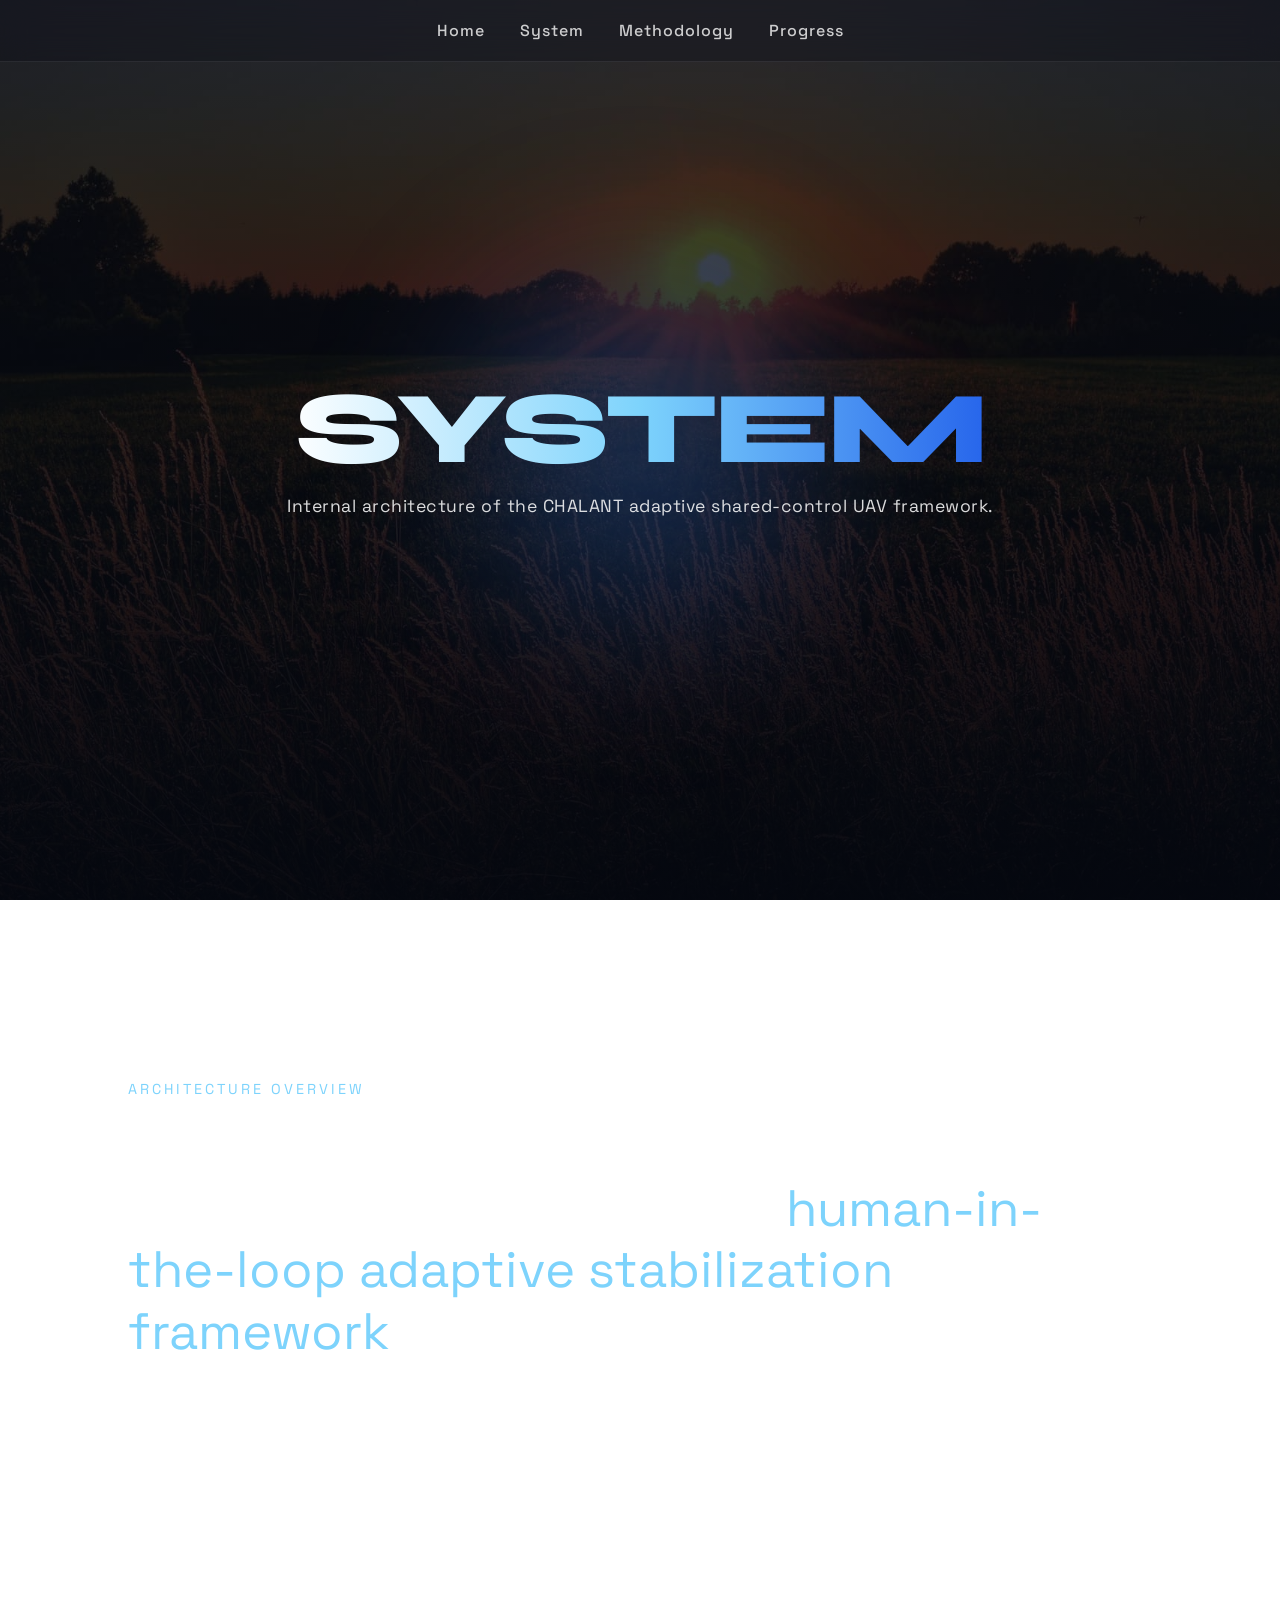
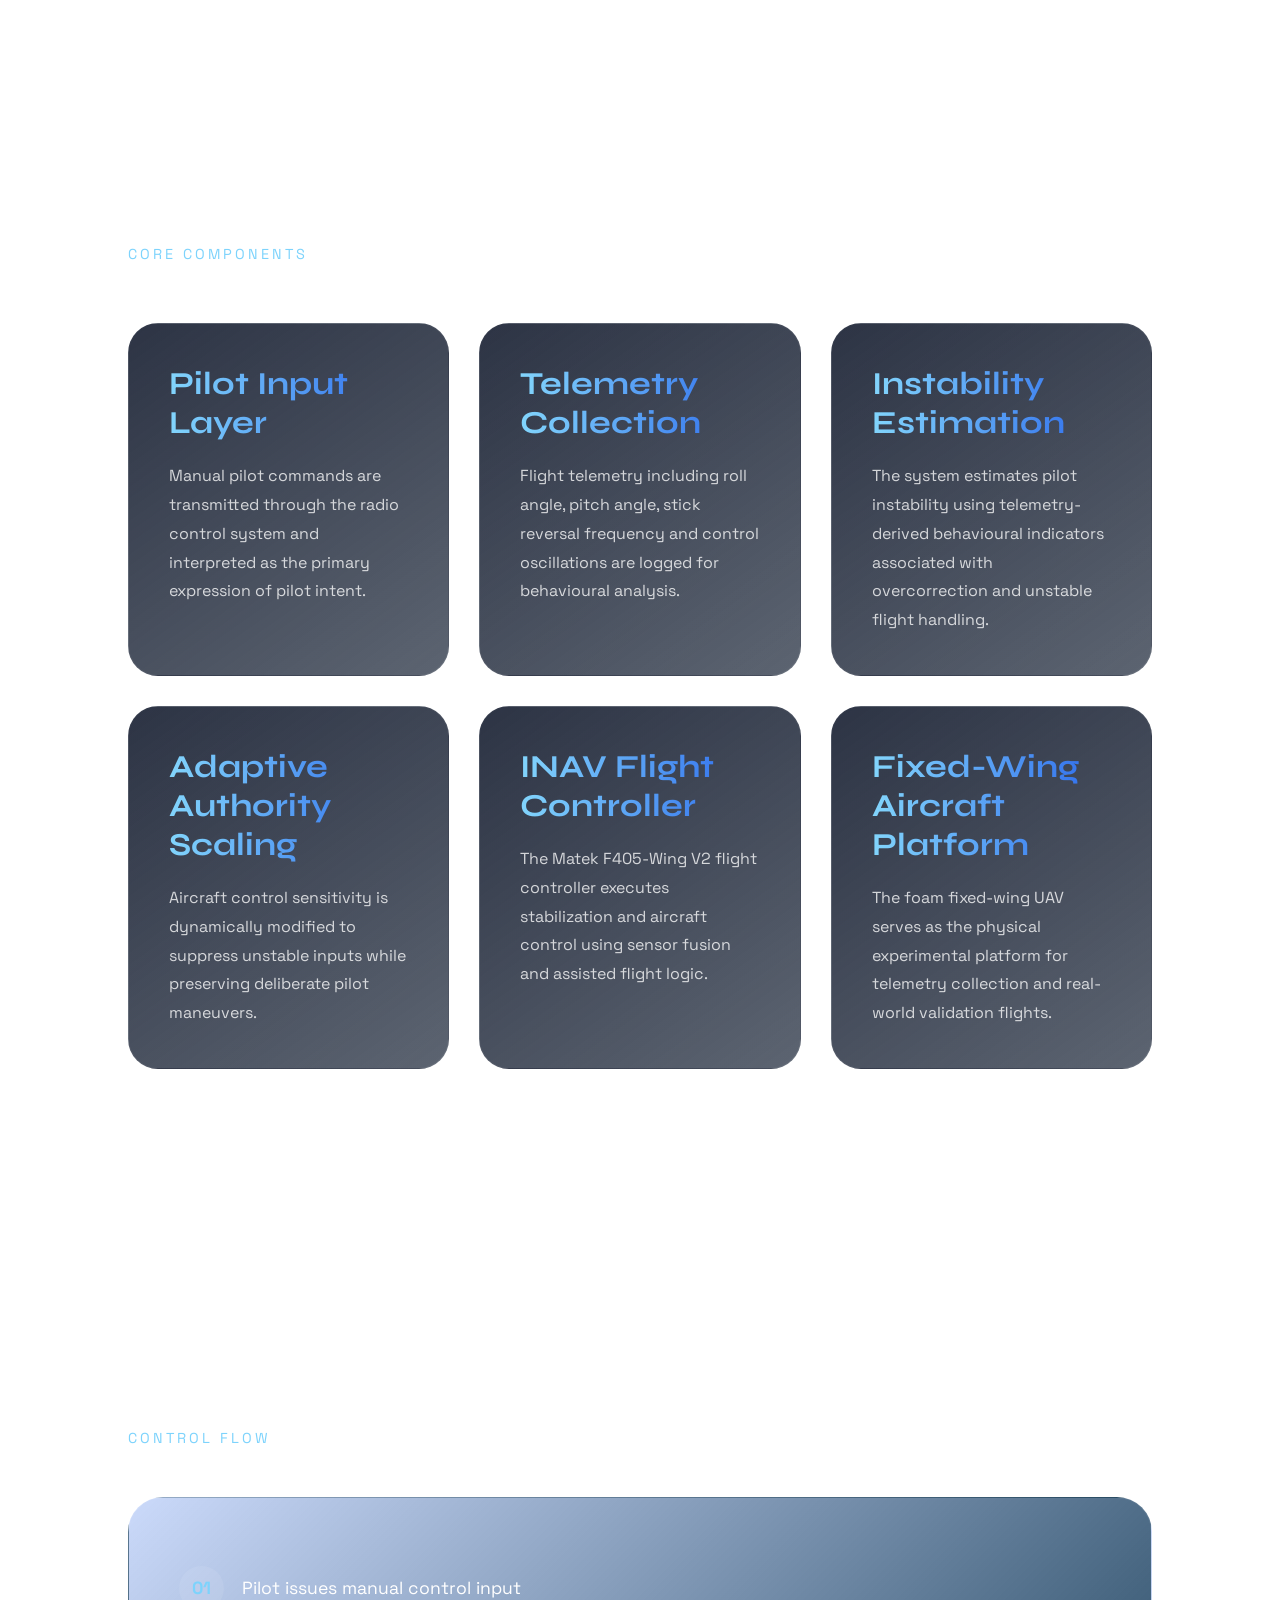
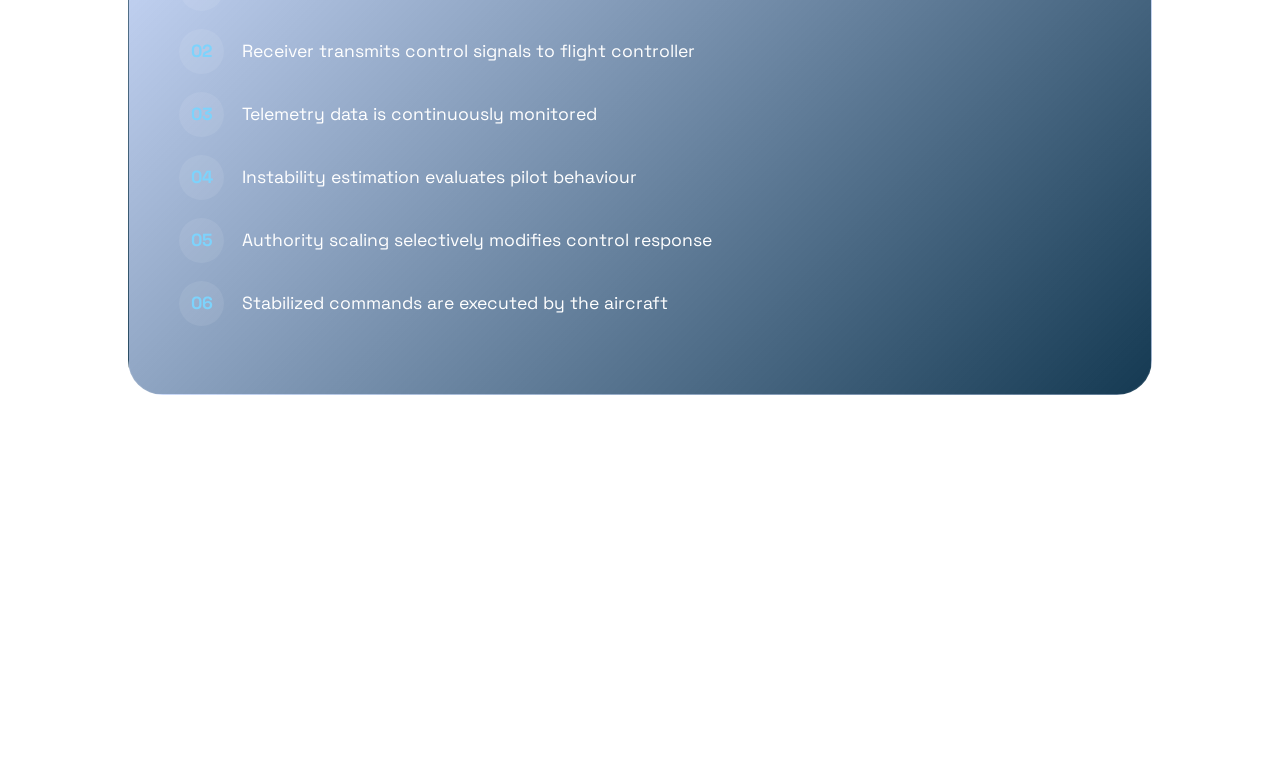
==== system.html @ cce26df7 "Create system.html" ====
<!DOCTYPE html>
<html lang="en">

<head>

    <meta charset="UTF-8">
    <meta name="viewport" content="width=device-width, initial-scale=1.0">

    <title>CHALANT | System Architecture</title>

    <link rel="stylesheet" href="styles.css">

</head>

<body class="home">

    <!-- NAVIGATION -->
    <nav>

        <a href="index.html">Home</a>
        <a href="system.html">System</a>
        <a href="methodology.html">Methodology</a>
        <a href="progress.html">Progress</a>

    </nav>


    <div class="container">

        <!-- HERO -->
        <section class="hero">

            <div class="hero-content">

                <div class="hero-title">
                    SYSTEM
                </div>

                <div class="hero-subtitle-acronym">
                    Internal architecture of the CHALANT adaptive shared-control UAV framework.
                </div>

            </div>

        </section>


        <!-- SYSTEM OVERVIEW -->
        <section class="section">

            <div class="section-title">
                Architecture Overview
            </div>

            <div class="system-highlight reveal">

                CHALANT operates using a
                <span>human-in-the-loop adaptive stabilization framework</span>
                that selectively modifies aircraft control authority based on inferred pilot instability.

            </div>

        </section>


        <!-- CORE COMPONENTS -->
        <section class="section">

            <div class="section-title">
                Core Components
            </div>

            <div class="system-grid">

                <!-- CARD -->
                <div class="system-card reveal">

                    <h2>Pilot Input Layer</h2>

                    <p>
                        Manual pilot commands are transmitted through the radio control system and interpreted as the primary expression of pilot intent.
                    </p>

                </div>


                <!-- CARD -->
                <div class="system-card reveal">

                    <h2>Telemetry Collection</h2>

                    <p>
                        Flight telemetry including roll angle, pitch angle, stick reversal frequency and control oscillations are logged for behavioural analysis.
                    </p>

                </div>


                <!-- CARD -->
                <div class="system-card reveal">

                    <h2>Instability Estimation</h2>

                    <p>
                        The system estimates pilot instability using telemetry-derived behavioural indicators associated with overcorrection and unstable flight handling.
                    </p>

                </div>


                <!-- CARD -->
                <div class="system-card reveal">

                    <h2>Adaptive Authority Scaling</h2>

                    <p>
                        Aircraft control sensitivity is dynamically modified to suppress unstable inputs while preserving deliberate pilot maneuvers.
                    </p>

                </div>


                <!-- CARD -->
                <div class="system-card reveal">

                    <h2>INAV Flight Controller</h2>

                    <p>
                        The Matek F405-Wing V2 flight controller executes stabilization and aircraft control using sensor fusion and assisted flight logic.
                    </p>

                </div>


                <!-- CARD -->
                <div class="system-card reveal">

                    <h2>Fixed-Wing Aircraft Platform</h2>

                    <p>
                        The foam fixed-wing UAV serves as the physical experimental platform for telemetry collection and real-world validation flights.
                    </p>

                </div>

            </div>

        </section>


        <!-- FLOW -->
        <section class="section">

            <div class="section-title">
                Control Flow
            </div>

            <div class="architecture-flow reveal">

                <div class="flow-step">
                    <div class="flow-number">01</div>
                    Pilot issues manual control input
                </div>

                <div class="flow-step">
                    <div class="flow-number">02</div>
                    Receiver transmits control signals to flight controller
                </div>

                <div class="flow-step">
                    <div class="flow-number">03</div>
                    Telemetry data is continuously monitored
                </div>

                <div class="flow-step">
                    <div class="flow-number">04</div>
                    Instability estimation evaluates pilot behaviour
                </div>

                <div class="flow-step">
                    <div class="flow-number">05</div>
                    Authority scaling selectively modifies control response
                </div>

                <div class="flow-step">
                    <div class="flow-number">06</div>
                    Stabilized commands are executed by the aircraft
                </div>

            </div>

        </section>


        <!-- FOOTER -->
        <section
            class="section"
            style="
                padding-top: 60px;
                padding-bottom: 100px;
            "
        >

            <div style="
                text-align: center;
                color: rgba(255,255,255,0.42);
                font-size: 0.95rem;
                line-height: 1.9;
            ">

                CHALANT · Cooperative Human–AI Learning Architecture for Novice Training

            </div>

        </section>

    </div>


    <!-- SCROLL SCRIPT -->
    <script>

        window.addEventListener("load", () => {
            setTimeout(() => {
                window.scrollTo(0, 0);
            }, 10);
        });

        const reveals = document.querySelectorAll('.reveal');

        const observer = new IntersectionObserver(entries => {

            entries.forEach(entry => {

                if (entry.isIntersecting) {
                    entry.target.classList.add('visible');
                }

            });

        }, {
            threshold: 0.15
        });

        reveals.forEach(el => observer.observe(el));

    </script>

</body>
</html>
---- styles.css ----
@import url('https://fonts.googleapis.com/css2?family=Space+Grotesk:wght@300;400;500;700&family=Syne:wght@500;700;800&display=swap');

* {
    margin: 0;
    padding: 0;
    box-sizing: border-box;
}

html {
    scroll-behavior: smooth;
}

body {
    overflow-x: hidden;
    background: #04070f;
    color: white;
    font-family: 'Space Grotesk', sans-serif;
}

body.home {
    background:
    linear-gradient(
        rgba(4, 7, 15, 0.72),
        rgba(4, 7, 15, 0.96)
    ),
    url("sunrise_background_image.jpg");

    background-size: cover;
    background-position: center;
    background-attachment: fixed;
}

/* NAVIGATION */
nav {
    position: fixed;
    top: 0;
    width: 100%;
    z-index: 1000;
    padding: 20px 50px;
    backdrop-filter: blur(14px);
    background: rgba(4, 7, 15, 0.28);
    border-bottom: 1px solid rgba(255,255,255,0.08);

    display: flex;
    justify-content: center;
    gap: 35px;
}

nav a {
    text-decoration: none;
    color: rgba(255,255,255,0.78);
    font-weight: 500;
    letter-spacing: 1px;
    transition: 0.3s ease;
}

nav a:hover {
    color: #7dd3fc;
    transform: translateY(-2px);
}

/* MAIN LAYOUT */
.container {
    width: 100%;
    overflow: hidden;
}

/* HERO SECTION */
.hero {
    min-height: 100vh;
    display: flex;
    align-items: center;
    justify-content: center;
    text-align: center;
    padding: 0 10%;
    position: relative;
}

.hero::before {
    content: "";
    position: absolute;
    width: 500px;
    height: 500px;
    background: radial-gradient(circle, rgba(59,130,246,0.35), transparent 70%);
    filter: blur(70px);
    animation: pulseGlow 6s infinite ease-in-out;
}

.hero-content {
    position: relative;
    z-index: 2;
}

.hero-title {
    font-family: 'Syne', sans-serif;
    font-size: clamp(4rem, 8vw, 8rem);
    font-weight: 800;
    line-height: 0.95;
    letter-spacing: -4px;

    background: linear-gradient(
        90deg,
        #ffffff,
        #7dd3fc,
        #2563eb
    );

    -webkit-background-clip: text;
    -webkit-text-fill-color: transparent;

    animation: heroReveal 1.4s ease;
}

.hero-subtitle {
    margin-top: 30px;
    font-size: 1.15rem;
    color: rgba(255,255,255,0.72);
    max-width: 750px;
    margin-left: auto;
    margin-right: auto;

    animation: fadeIn 2s ease;
}
.hero-subtitle-acronym {
    margin-top: 15px;
    font-size: 1.1rem;
    color: rgba(255,255,255,0.85);
    letter-spacing: 0.5px;
    line-height: 1.6;
    max-width: 800px;
    margin-left: auto;
    margin-right: auto;
    text-align: center;

    animation: fadeIn 1.6s ease;
}

.scroll-indicator {
    margin-top: 80px;
    color: rgba(255,255,255,0.5);
    font-size: 0.95rem;
    letter-spacing: 3px;
    animation: floaty 2s infinite ease-in-out;
}

/* SECTION */
.section {
    position: relative;
    padding: 180px 10%;
}

.section-title {
    font-size: 0.9rem;
    text-transform: uppercase;
    letter-spacing: 3px;
    color: #7dd3fc;
    margin-bottom: 25px;
}

.big-text {
    font-size: clamp(2.2rem, 5vw, 5rem);
    line-height: 1.05;
    font-weight: 700;
    max-width: 1100px;
}

/* FLOATING PANELS */
.panel-wrap {
    position: relative;
    display: flex;
    gap: 50px;
    overflow-x: auto;
    padding-bottom: 20px;
    scroll-snap-type: x mandatory;
}

.panel-wrap::-webkit-scrollbar {
    display: none;
}

.panel {
    min-width: 85%;
    padding: 50px;
    border-radius: 34px;
    position: relative;
    overflow: hidden;
    scroll-snap-align: center;

    border: 1px solid rgba(255,255,255,0.08);

    backdrop-filter: blur(18px);

    transform: translateY(100px) scale(0.92);
    opacity: 0;
    transition:
        transform 1s cubic-bezier(.17,.84,.44,1),
        opacity 1s ease;
}

.panel.visible {
    transform: translateY(0px) scale(1);
    opacity: 1;
}

.panel::before {
    content: "";
    position: absolute;
    inset: 0;
    background: linear-gradient(
        140deg,
        rgba(255,255,255,0.06),
        transparent
    );
    pointer-events: none;
}

.panel h2 {
    font-size: clamp(2rem, 4vw, 4rem);
    margin-bottom: 20px;
    font-family: 'Syne', sans-serif;
}

.panel p {
    font-size: 1.15rem;
    line-height: 1.8;
    color: rgba(255,255,255,0.82);
    max-width: 700px;
}

/* GRADIENT THEMES */
.blue {
    background:
        linear-gradient(135deg,
        rgba(59,130,246,0.38),
        rgba(15,23,42,0.92));

    box-shadow:
        0 0 80px rgba(59,130,246,0.12);
}

.deepblue {
    background:
        linear-gradient(135deg,
        rgba(37,99,235,0.32),
        rgba(49,46,129,0.85));

    box-shadow:
        0 0 80px rgba(99,102,241,0.12);
}

.cyan {
    background:
        linear-gradient(135deg,
        rgba(34,211,238,0.25),
        rgba(8,47,73,0.95));

    box-shadow:
        0 0 80px rgba(34,211,238,0.12);
}

/* BIG QUESTION */
.question-panel {
    position: relative;
}

.question-panel::after {
    content: "";
    position: absolute;
    width: 300px;
    height: 300px;
    right: -80px;
    top: -80px;
    background: radial-gradient(circle, rgba(34,211,238,0.22), transparent 70%);
    filter: blur(40px);
}

/* METRICS */
.metrics-grid {
    margin-top: 60px;
    display: grid;
    grid-template-columns: repeat(auto-fit, minmax(240px, 1fr));
    gap: 25px;
}

.metric-card {
    padding: 35px;
    border-radius: 28px;

    background:
        linear-gradient(
        145deg,
        rgba(15,23,42,0.92),
        rgba(30,41,59,0.75));

    border: 1px solid rgba(255,255,255,0.08);

    transform: translateY(80px);
    opacity: 0;

    transition: 0.8s ease;
}

.metric-card.visible {
    transform: translateY(0px);
    opacity: 1;
}

.metric-number {
    font-size: 3rem;
    font-family: 'Syne', sans-serif;
    margin-bottom: 15px;

    background: linear-gradient(90deg, #7dd3fc, #2563eb);
    -webkit-background-clip: text;
    -webkit-text-fill-color: transparent;
}

.metric-card h3 {
    margin-bottom: 12px;
    font-size: 1.3rem;
}

.metric-card p {
    color: rgba(255,255,255,0.7);
    line-height: 1.6;
}

/* ANIMATIONS */
@keyframes heroReveal {
    from {
        opacity: 0;
        transform: translateY(60px);
        filter: blur(10px);
    }

    to {
        opacity: 1;
        transform: translateY(0px);
        filter: blur(0px);
    }
}

@keyframes fadeIn {
    from {
        opacity: 0;
    }

    to {
        opacity: 1;
    }
}

@keyframes floaty {
    0% {
        transform: translateY(0px);
    }

    50% {
        transform: translateY(10px);
    }

    100% {
        transform: translateY(0px);
    }
}

@keyframes pulseGlow {
    0% {
        transform: scale(1);
    }

    50% {
        transform: scale(1.1);
    }

    100% {
        transform: scale(1);
    }
}
/* SYSTEM PAGE */

.system-grid {
    display: grid;
    grid-template-columns: repeat(auto-fit, minmax(320px, 1fr));
    gap: 30px;
    margin-top: 60px;
}

.system-card {
    position: relative;
    overflow: hidden;

    padding: 40px;
    border-radius: 30px;

    background:
        linear-gradient(
            145deg,
            rgba(15,23,42,0.92),
            rgba(30,41,59,0.72)
        );

    border: 1px solid rgba(255,255,255,0.08);

    transform: translateY(80px);
    opacity: 0;

    transition:
        transform 0.9s cubic-bezier(.17,.84,.44,1),
        opacity 0.9s ease;
}

.system-card.visible {
    transform: translateY(0px);
    opacity: 1;
}

.system-card::before {
    content: "";
    position: absolute;
    inset: 0;

    background:
        linear-gradient(
            140deg,
            rgba(255,255,255,0.05),
            transparent
        );

    pointer-events: none;
}

.system-card h2 {
    font-family: 'Syne', sans-serif;
    font-size: 2rem;
    margin-bottom: 20px;

    background: linear-gradient(90deg, #7dd3fc, #2563eb);
    -webkit-background-clip: text;
    -webkit-text-fill-color: transparent;
}

.system-card p {
    line-height: 1.8;
    color: rgba(255,255,255,0.78);
}

.architecture-flow {
    margin-top: 50px;

    padding: 50px;
    border-radius: 35px;

    background:
        linear-gradient(
            135deg,
            rgba(37,99,235,0.24),
            rgba(8,47,73,0.95)
        );

    border: 1px solid rgba(255,255,255,0.08);

    font-size: 1.1rem;
    line-height: 2.3;

    overflow-x: auto;

    transform: translateY(80px);
    opacity: 0;

    transition: 1s ease;
}

.architecture-flow.visible {
    transform: translateY(0px);
    opacity: 1;
}

.flow-step {
    display: flex;
    align-items: center;
    gap: 18px;

    margin: 18px 0;
}

.flow-number {
    width: 45px;
    height: 45px;

    border-radius: 50%;

    background: rgba(255,255,255,0.08);

    display: flex;
    align-items: center;
    justify-content: center;

    font-weight: bold;
    color: #7dd3fc;

    flex-shrink: 0;
}

.system-highlight {
    margin-top: 80px;

    font-size: clamp(1.8rem, 4vw, 3.5rem);
    line-height: 1.2;

    max-width: 1000px;

    color: rgba(255,255,255,0.92);
}

.system-highlight span {
    color: #7dd3fc;
}

/* MOBILE */
@media (max-width: 768px) {

    nav {
        gap: 18px;
        padding: 15px;
        font-size: 0.9rem;
    }

    .hero-title {
        letter-spacing: -2px;
    }

    .panel {
        min-width: 100%;
        padding: 35px;
    }

    .section {
        padding: 120px 7%;
    }
}
```

---

# index.html

```html
<!DOCTYPE html>
<html>
<head>
    <title>Adaptive UAV IRP</title>
    <link rel="stylesheet" href="styles.css">
</head>

<body class="home">

<nav>
    <a href="index.html">Home</a>
    <a href="system.html">System</a>
    <a href="methodology.html">Methodology</a>
    <a href="progress.html">Progress</a>
</nav>

<div class="container">

    <!-- HERO -->
    <section class="hero">

        <div class="hero-content">

            <div class="hero-title">
                Adaptive Shared<br>
                Control Framework<br>
                for Fixed-wing UAVs
            </div>

            <div class="hero-subtitle">
                A telemetry-driven autonomous assistance framework investigating adaptive authority scaling for novice fixed-wing UAV pilots using real-world flight data.
            </div>

            <div class="scroll-indicator">
                SCROLL ↓
            </div>

        </div>

    </section>


    <!-- DESCRIPTION + OBJECTIVE -->
    <section class="section">

        <div class="section-title">
            Project Foundation
        </div>

        <div class="panel-wrap">

            <div class="panel blue reveal">
                <h2>Description</h2>

                <p>
                    A telemetry-driven system investigating adaptive control authority scaling for novice fixed-wing UAV pilots using real-world flight data.
                </p>
            </div>


            <div class="panel deepblue reveal">
                <h2>Objective</h2>

                <p>
                    To reduce crash rate and improve flight stability during early-stage RC aircraft training by dynamically adjusting control sensitivity based on pilot behaviour.
                </p>
            </div>

        </div>

    </section>


    <!-- BIG QUESTION -->
    <section class="section">

        <div class="section-title">
            The Big Question
        </div>

        <div class="panel cyan question-panel reveal">

            <div class="big-text">
                How effectively can pilot instability be inferred from low-cost UAV telemetry and used to improve flight stability while preserving pilot intent in novice-operated flights?
            </div>

        </div>

    </section>


    <!-- METRICS -->
    <section class="section">

        <div class="section-title">
            Parameters of Success
        </div>

        <div class="metrics-grid">

            <div class="metric-card reveal">
                <div class="metric-number">01</div>
                <h3>Crash Reduction</h3>
                <p>
                    Measuring whether adaptive authority scaling decreases novice pilot crash frequency.
                </p>
            </div>

            <div class="metric-card reveal">
                <div class="metric-number">02</div>
                <h3>Oscillation Control</h3>
                <p>
                    Quantifying reduction in excessive roll and pitch oscillations during manual flight.
                </p>
            </div>

            <div class="metric-card reveal">
                <div class="metric-number">03</div>
                <h3>Intent Preservation</h3>
                <p>
                    Evaluating whether AI-assisted control still preserves intended aircraft maneuvers.
                </p>
            </div>

            <div class="metric-card reveal">
                <div class="metric-number">04</div>
                <h3>Control Stability</h3>
                <p>
                    Measuring reduction in unstable control reversals and pilot overcorrection behaviour.
                </p>
            </div>

        </div>

    </section>

</div>


<script>
window.addEventListener("load", () => {
    setTimeout(() => {
        window.scrollTo(0, 0);
    }, 10);
});

const reveals = document.querySelectorAll('.reveal');

const observer = new IntersectionObserver(entries => {

    entries.forEach(entry => {

        if(entry.isIntersecting) {
            entry.target.classList.add('visible');
        }

    });

}, {
    threshold: 0.15
});

reveals.forEach(el => observer.observe(el));

</script>

</body>
</html>
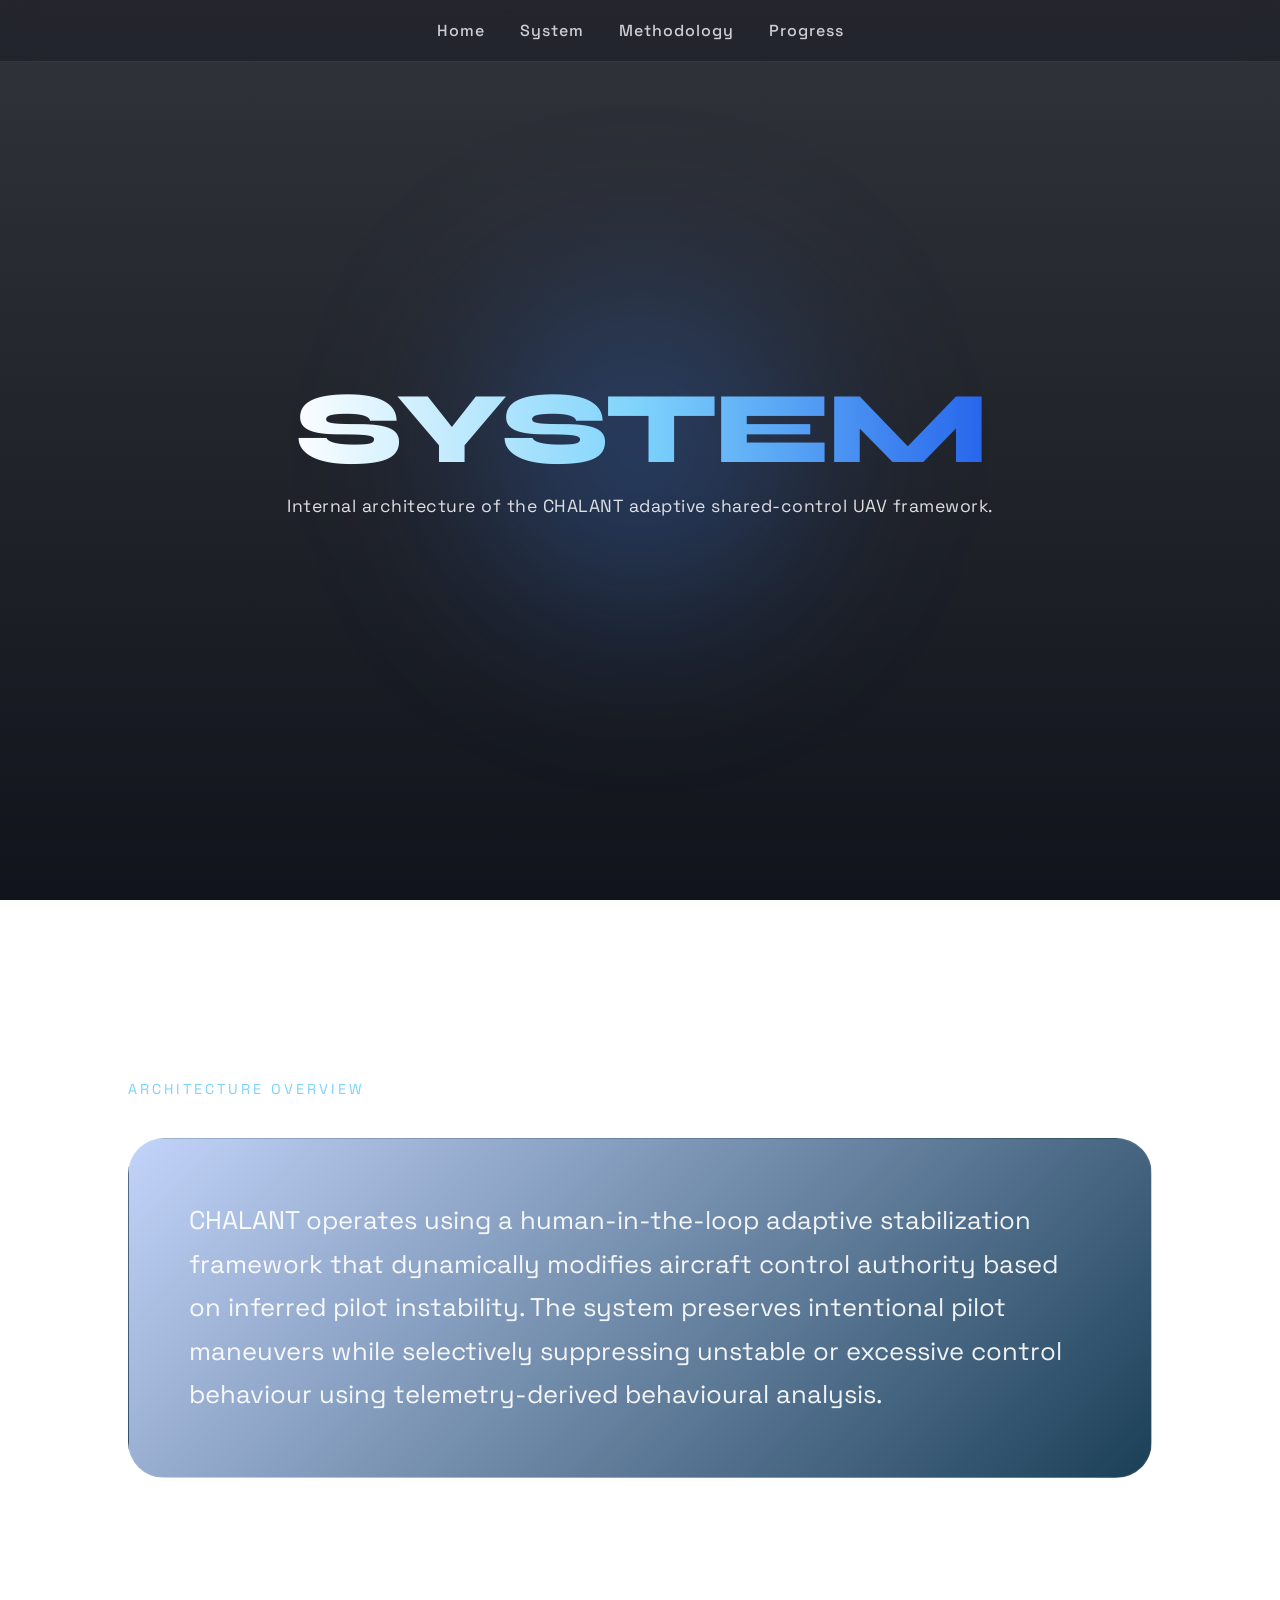
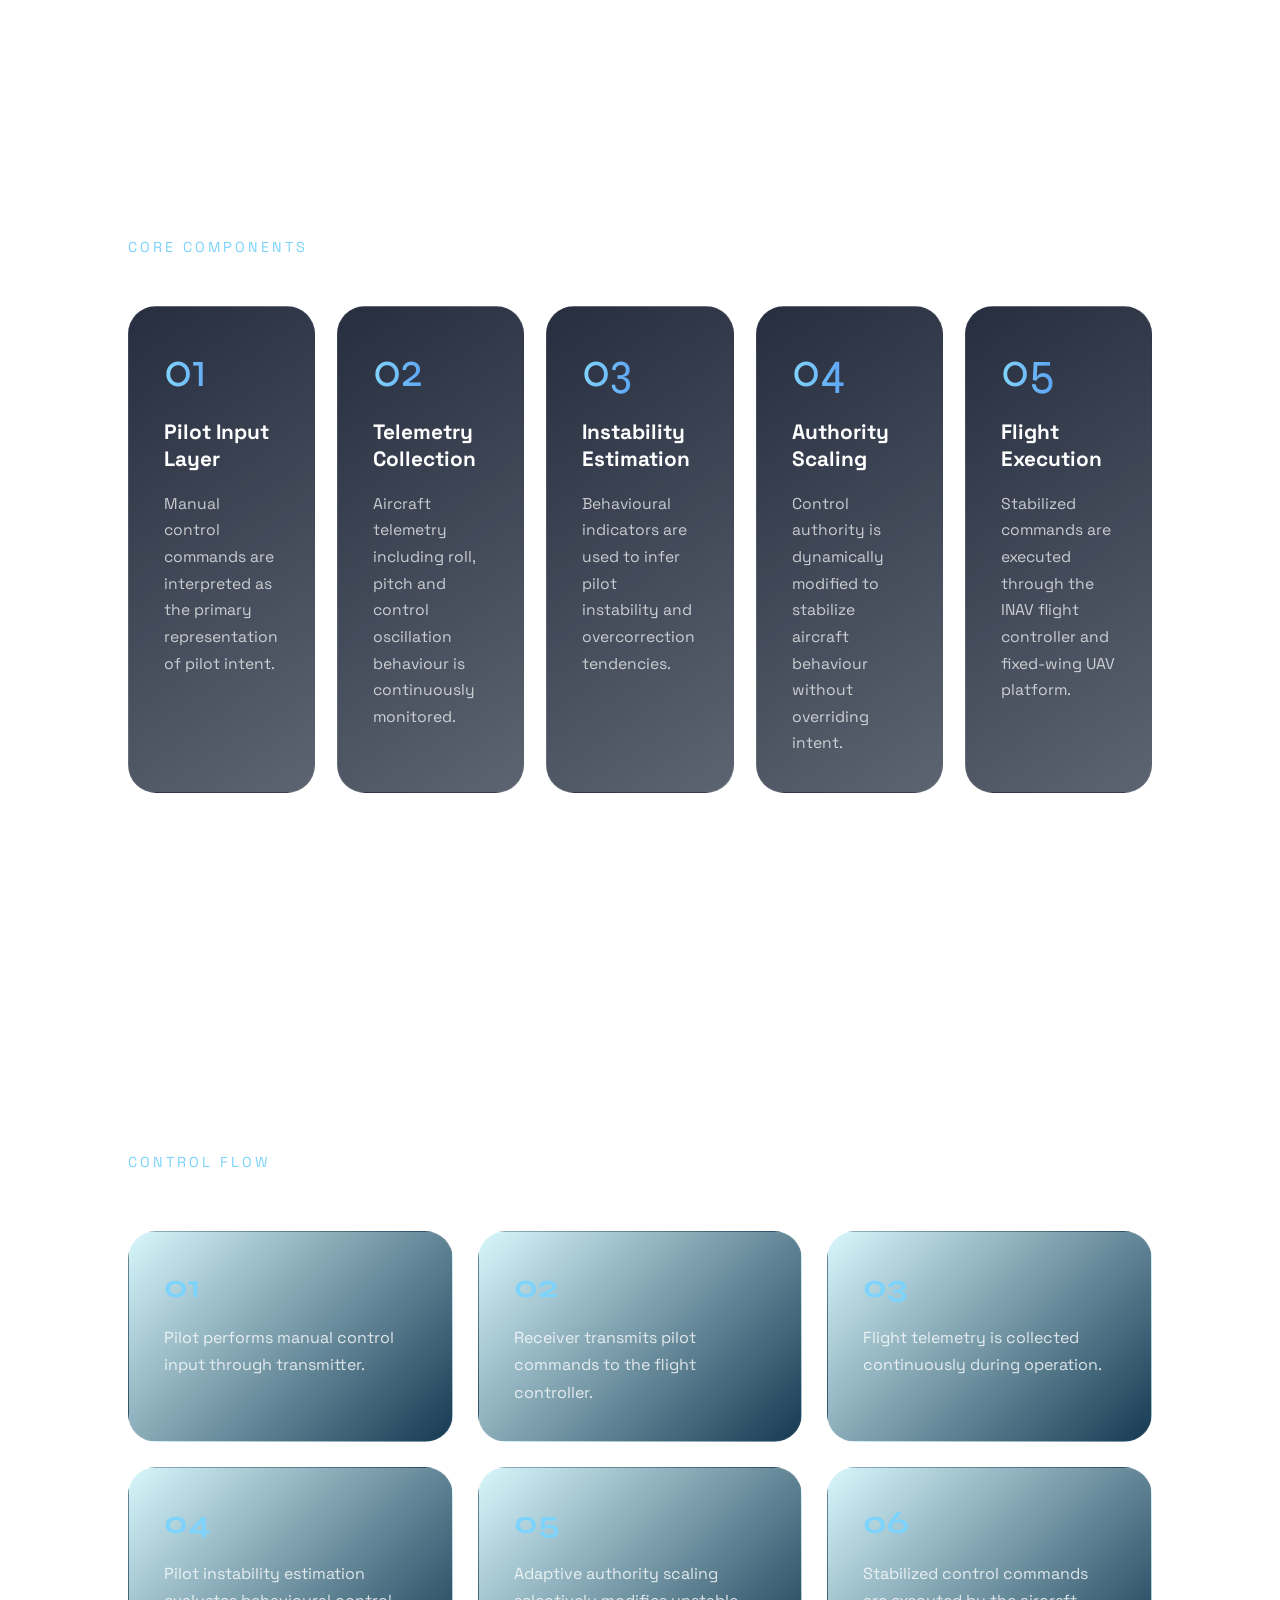
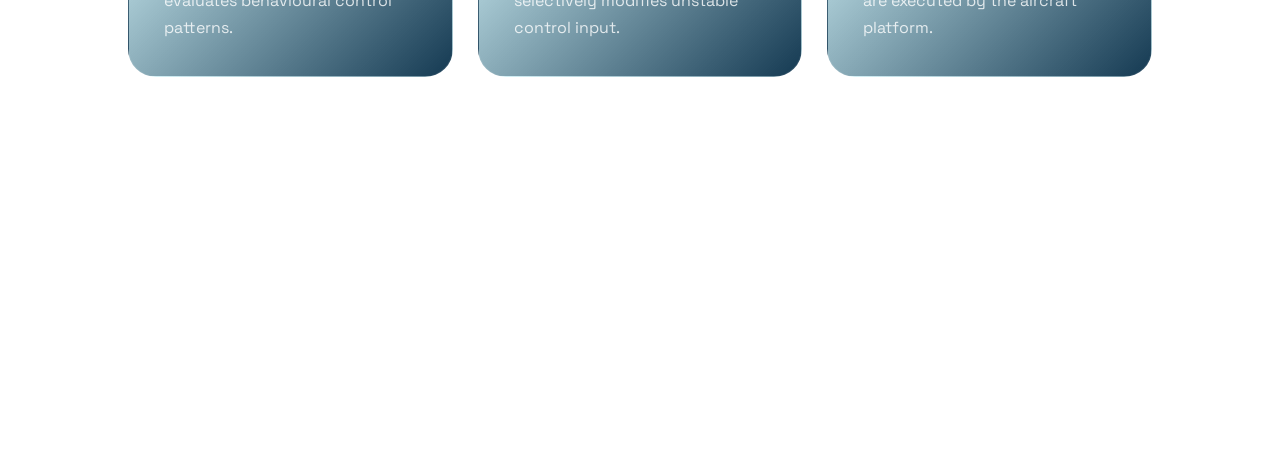
==== commit 242a2f97: "Update system.html" ====
--- a/system.html
+++ b/system.html
@@ -6,15 +6,15 @@
     <meta charset="UTF-8">
     <meta name="viewport" content="width=device-width, initial-scale=1.0">
 
-    <title>CHALANT | System Architecture</title>
+    <title>CHALANT | System</title>
 
     <link rel="stylesheet" href="styles.css">
 
 </head>
 
-<body class="home">
-
-    <!-- NAVIGATION -->
+<body class="system-page">
+
+    <!-- NAV -->
     <nav>
 
         <a href="index.html">Home</a>
@@ -45,146 +45,174 @@
         </section>
 
 
-        <!-- SYSTEM OVERVIEW -->
+        <!-- OVERVIEW -->
         <section class="section">
 
             <div class="section-title">
                 Architecture Overview
             </div>
 
-            <div class="system-highlight reveal">
-
-                CHALANT operates using a
-                <span>human-in-the-loop adaptive stabilization framework</span>
-                that selectively modifies aircraft control authority based on inferred pilot instability.
-
-            </div>
-
-        </section>
-
-
-        <!-- CORE COMPONENTS -->
+            <div class="overview-box reveal">
+
+                <p>
+                    CHALANT operates using a human-in-the-loop adaptive stabilization framework that dynamically modifies aircraft control authority based on inferred pilot instability. The system preserves intentional pilot maneuvers while selectively suppressing unstable or excessive control behaviour using telemetry-derived behavioural analysis.
+                </p>
+
+            </div>
+
+        </section>
+
+
+        <!-- COMPONENTS -->
         <section class="section">
 
             <div class="section-title">
                 Core Components
             </div>
 
-            <div class="system-grid">
-
-                <!-- CARD -->
-                <div class="system-card reveal">
+            <div class="component-grid">
+
+                <div class="component-card reveal">
+
+                    <div class="component-number">01</div>
 
                     <h2>Pilot Input Layer</h2>
 
                     <p>
-                        Manual pilot commands are transmitted through the radio control system and interpreted as the primary expression of pilot intent.
-                    </p>
-
-                </div>
-
-
-                <!-- CARD -->
-                <div class="system-card reveal">
+                        Manual control commands are interpreted as the primary representation of pilot intent.
+                    </p>
+
+                </div>
+
+
+                <div class="component-card reveal">
+
+                    <div class="component-number">02</div>
 
                     <h2>Telemetry Collection</h2>
 
                     <p>
-                        Flight telemetry including roll angle, pitch angle, stick reversal frequency and control oscillations are logged for behavioural analysis.
-                    </p>
-
-                </div>
-
-
-                <!-- CARD -->
-                <div class="system-card reveal">
+                        Aircraft telemetry including roll, pitch and control oscillation behaviour is continuously monitored.
+                    </p>
+
+                </div>
+
+
+                <div class="component-card reveal">
+
+                    <div class="component-number">03</div>
 
                     <h2>Instability Estimation</h2>
 
                     <p>
-                        The system estimates pilot instability using telemetry-derived behavioural indicators associated with overcorrection and unstable flight handling.
-                    </p>
-
-                </div>
-
-
-                <!-- CARD -->
-                <div class="system-card reveal">
-
-                    <h2>Adaptive Authority Scaling</h2>
-
-                    <p>
-                        Aircraft control sensitivity is dynamically modified to suppress unstable inputs while preserving deliberate pilot maneuvers.
-                    </p>
-
-                </div>
-
-
-                <!-- CARD -->
-                <div class="system-card reveal">
-
-                    <h2>INAV Flight Controller</h2>
-
-                    <p>
-                        The Matek F405-Wing V2 flight controller executes stabilization and aircraft control using sensor fusion and assisted flight logic.
-                    </p>
-
-                </div>
-
-
-                <!-- CARD -->
-                <div class="system-card reveal">
-
-                    <h2>Fixed-Wing Aircraft Platform</h2>
-
-                    <p>
-                        The foam fixed-wing UAV serves as the physical experimental platform for telemetry collection and real-world validation flights.
-                    </p>
-
-                </div>
-
-            </div>
-
-        </section>
-
-
-        <!-- FLOW -->
+                        Behavioural indicators are used to infer pilot instability and overcorrection tendencies.
+                    </p>
+
+                </div>
+
+
+                <div class="component-card reveal">
+
+                    <div class="component-number">04</div>
+
+                    <h2>Authority Scaling</h2>
+
+                    <p>
+                        Control authority is dynamically modified to stabilize aircraft behaviour without overriding intent.
+                    </p>
+
+                </div>
+
+
+                <div class="component-card reveal">
+
+                    <div class="component-number">05</div>
+
+                    <h2>Flight Execution</h2>
+
+                    <p>
+                        Stabilized commands are executed through the INAV flight controller and fixed-wing UAV platform.
+                    </p>
+
+                </div>
+
+            </div>
+
+        </section>
+
+
+        <!-- CONTROL FLOW -->
         <section class="section">
 
             <div class="section-title">
                 Control Flow
             </div>
 
-            <div class="architecture-flow reveal">
-
-                <div class="flow-step">
-                    <div class="flow-number">01</div>
-                    Pilot issues manual control input
-                </div>
-
-                <div class="flow-step">
-                    <div class="flow-number">02</div>
-                    Receiver transmits control signals to flight controller
-                </div>
-
-                <div class="flow-step">
-                    <div class="flow-number">03</div>
-                    Telemetry data is continuously monitored
-                </div>
-
-                <div class="flow-step">
-                    <div class="flow-number">04</div>
-                    Instability estimation evaluates pilot behaviour
-                </div>
-
-                <div class="flow-step">
-                    <div class="flow-number">05</div>
-                    Authority scaling selectively modifies control response
-                </div>
-
-                <div class="flow-step">
-                    <div class="flow-number">06</div>
-                    Stabilized commands are executed by the aircraft
+            <div class="flow-grid">
+
+                <div class="flow-card reveal">
+
+                    <h2>01</h2>
+
+                    <p>
+                        Pilot performs manual control input through transmitter.
+                    </p>
+
+                </div>
+
+
+                <div class="flow-card reveal">
+
+                    <h2>02</h2>
+
+                    <p>
+                        Receiver transmits pilot commands to the flight controller.
+                    </p>
+
+                </div>
+
+
+                <div class="flow-card reveal">
+
+                    <h2>03</h2>
+
+                    <p>
+                        Flight telemetry is collected continuously during operation.
+                    </p>
+
+                </div>
+
+
+                <div class="flow-card reveal">
+
+                    <h2>04</h2>
+
+                    <p>
+                        Pilot instability estimation evaluates behavioural control patterns.
+                    </p>
+
+                </div>
+
+
+                <div class="flow-card reveal">
+
+                    <h2>05</h2>
+
+                    <p>
+                        Adaptive authority scaling selectively modifies unstable control input.
+                    </p>
+
+                </div>
+
+
+                <div class="flow-card reveal">
+
+                    <h2>06</h2>
+
+                    <p>
+                        Stabilized control commands are executed by the aircraft platform.
+                    </p>
+
                 </div>
 
             </div>
@@ -196,7 +224,7 @@
         <section
             class="section"
             style="
-                padding-top: 60px;
+                padding-top: 80px;
                 padding-bottom: 100px;
             "
         >
@@ -217,7 +245,7 @@
     </div>
 
 
-    <!-- SCROLL SCRIPT -->
+    <!-- REVEAL SCRIPT -->
     <script>
 
         window.addEventListener("load", () => {
--- a/styles.css
+++ b/styles.css
@@ -517,7 +517,229 @@
 .system-highlight span {
     color: #7dd3fc;
 }
-
+/* ========================= */
+/* SYSTEM PAGE SPECIFIC */
+/* ========================= */
+
+body.system-page {
+    background:
+    linear-gradient(
+        rgba(4, 7, 15, 0.82),
+        rgba(4, 7, 15, 0.95)
+    ),
+    url("plane.png");
+
+    background-size: cover;
+    background-position: center;
+    background-attachment: fixed;
+}
+
+/* LARGE OVERVIEW BOX */
+
+.overview-box {
+    margin-top: 40px;
+
+    padding: 60px;
+
+    border-radius: 36px;
+
+    background:
+        linear-gradient(
+            135deg,
+            rgba(37,99,235,0.28),
+            rgba(8,47,73,0.92)
+        );
+
+    border: 1px solid rgba(255,255,255,0.08);
+
+    backdrop-filter: blur(18px);
+
+    transform: translateY(80px);
+    opacity: 0;
+
+    transition: 1s ease;
+}
+
+.overview-box.visible {
+    transform: translateY(0px);
+    opacity: 1;
+}
+
+.overview-box p {
+    font-size: clamp(1.3rem, 2vw, 2rem);
+    line-height: 1.7;
+
+    color: rgba(255,255,255,0.92);
+
+    max-width: 1200px;
+}
+
+/* CORE COMPONENT GRID */
+
+.component-grid {
+    display: grid;
+
+    grid-template-columns: repeat(5, 1fr);
+
+    gap: 22px;
+
+    margin-top: 50px;
+}
+
+.component-card {
+    position: relative;
+
+    padding: 35px;
+
+    border-radius: 28px;
+
+    background:
+        linear-gradient(
+            145deg,
+            rgba(15,23,42,0.95),
+            rgba(30,41,59,0.72)
+        );
+
+    border: 1px solid rgba(255,255,255,0.08);
+
+    overflow: hidden;
+
+    transform: translateY(80px);
+    opacity: 0;
+
+    transition:
+        transform 0.9s cubic-bezier(.17,.84,.44,1),
+        opacity 0.9s ease;
+}
+
+.component-card.visible {
+    transform: translateY(0px);
+    opacity: 1;
+}
+
+.component-card::before {
+    content: "";
+
+    position: absolute;
+    inset: 0;
+
+    background:
+        linear-gradient(
+            140deg,
+            rgba(255,255,255,0.05),
+            transparent
+        );
+
+    pointer-events: none;
+}
+
+.component-number {
+    font-size: 3rem;
+
+    font-family: 'Syne', sans-serif;
+
+    margin-bottom: 20px;
+
+    background: linear-gradient(90deg, #7dd3fc, #2563eb);
+
+    -webkit-background-clip: text;
+    -webkit-text-fill-color: transparent;
+}
+
+.component-card h2 {
+    font-size: 1.3rem;
+
+    margin-bottom: 18px;
+
+    line-height: 1.3;
+}
+
+.component-card p {
+    color: rgba(255,255,255,0.72);
+
+    line-height: 1.7;
+
+    font-size: 0.98rem;
+}
+
+/* CONTROL FLOW GRID */
+
+.flow-grid {
+    display: grid;
+
+    grid-template-columns: repeat(3, 1fr);
+
+    gap: 25px;
+
+    margin-top: 60px;
+}
+
+.flow-card {
+    padding: 35px;
+
+    border-radius: 28px;
+
+    background:
+        linear-gradient(
+            135deg,
+            rgba(34,211,238,0.18),
+            rgba(8,47,73,0.95)
+        );
+
+    border: 1px solid rgba(255,255,255,0.08);
+
+    transform: translateY(80px);
+    opacity: 0;
+
+    transition: 0.9s ease;
+}
+
+.flow-card.visible {
+    transform: translateY(0px);
+    opacity: 1;
+}
+
+.flow-card h2 {
+    font-size: 2rem;
+
+    margin-bottom: 18px;
+
+    font-family: 'Syne', sans-serif;
+
+    color: #7dd3fc;
+}
+
+.flow-card p {
+    line-height: 1.7;
+
+    color: rgba(255,255,255,0.8);
+}
+
+/* MOBILE */
+
+@media (max-width: 1200px) {
+
+    .component-grid {
+        grid-template-columns: repeat(2, 1fr);
+    }
+
+}
+
+@media (max-width: 768px) {
+
+    .component-grid {
+        grid-template-columns: 1fr;
+    }
+
+    .flow-grid {
+        grid-template-columns: 1fr;
+    }
+
+    .overview-box {
+        padding: 35px;
+    }
+
+}
 /* MOBILE */
 @media (max-width: 768px) {
 
